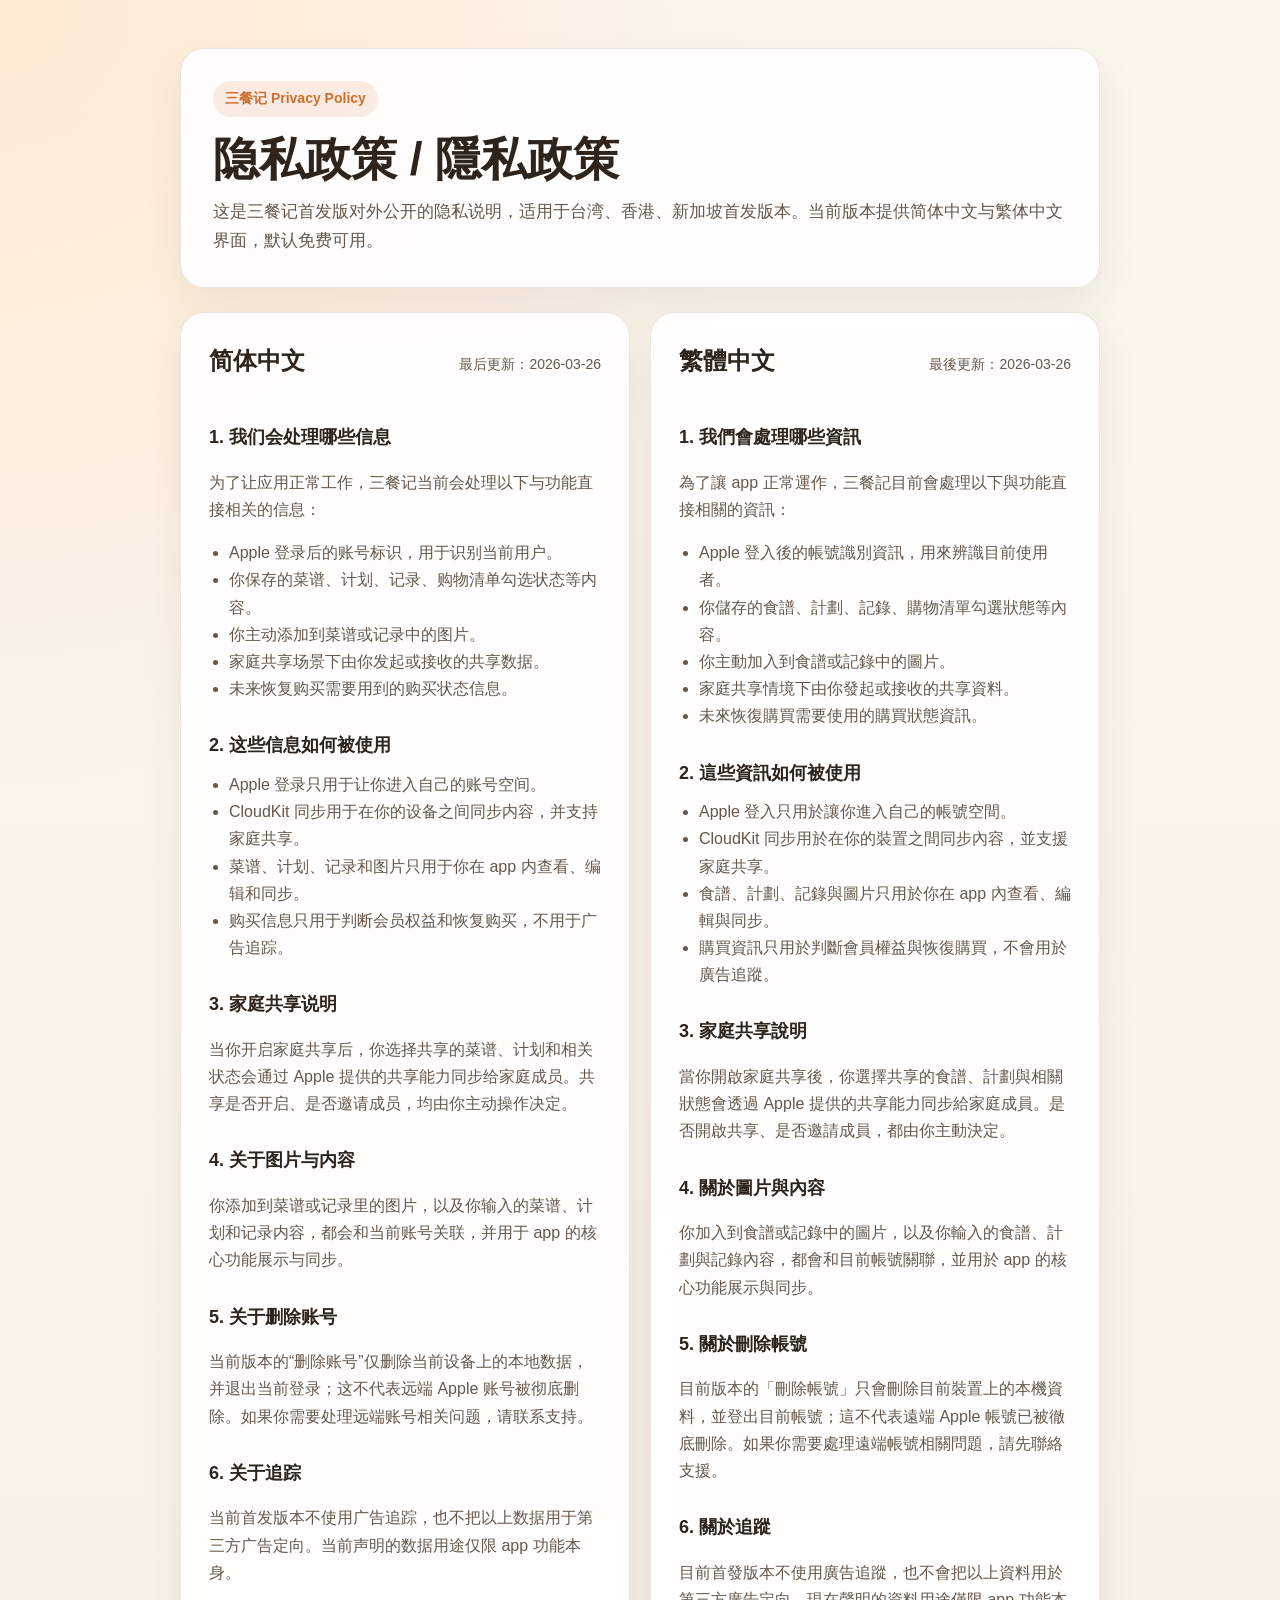
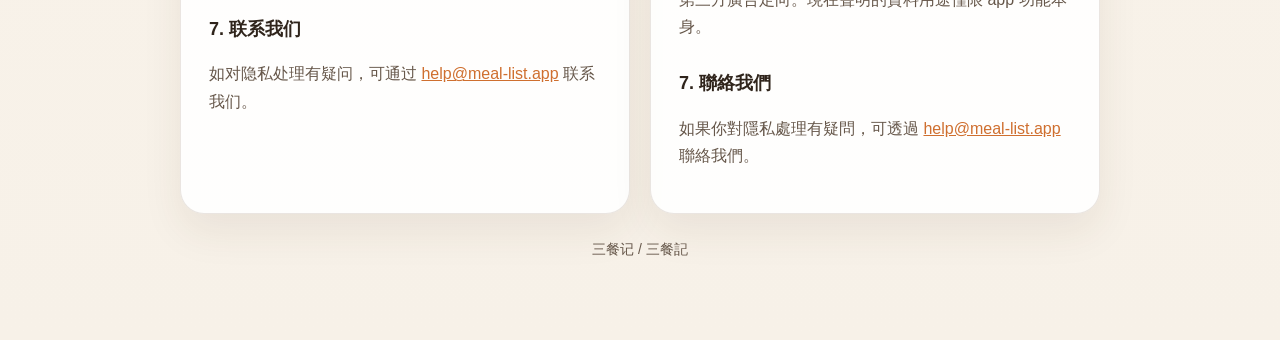
==== privacy/index.html @ 388b9f20 "Publish privacy and support pages" ====
<!DOCTYPE html>
<!--
  三餐记首发版隐私政策页。
  供 App Store Connect 的 Privacy Policy URL 使用。
-->
<html lang="zh-Hans">
  <head>
    <meta charset="UTF-8" />
    <meta name="viewport" content="width=device-width, initial-scale=1.0" />
    <title>三餐记 隐私政策</title>
    <meta
      name="description"
      content="三餐记首发版隐私政策，覆盖 Apple 登录、CloudKit 同步、菜谱与图片、家庭共享、购买恢复与联系渠道。"
    />
    <link rel="stylesheet" href="../styles.css" />
  </head>
  <body>
    <main class="page">
      <section class="hero">
        <div class="hero-tag">三餐记 Privacy Policy</div>
        <h1>隐私政策 / 隱私政策</h1>
        <p>
          这是三餐记首发版对外公开的隐私说明，适用于台湾、香港、新加坡首发版本。当前版本提供简体中文与繁体中文界面，默认免费可用。
        </p>
      </section>

      <section class="grid two-up">
        <article class="language-card">
          <div class="language-header">
            <h2>简体中文</h2>
            <span>最后更新：2026-03-26</span>
          </div>

          <h3>1. 我们会处理哪些信息</h3>
          <p>为了让应用正常工作，三餐记当前会处理以下与功能直接相关的信息：</p>
          <ul>
            <li>Apple 登录后的账号标识，用于识别当前用户。</li>
            <li>你保存的菜谱、计划、记录、购物清单勾选状态等内容。</li>
            <li>你主动添加到菜谱或记录中的图片。</li>
            <li>家庭共享场景下由你发起或接收的共享数据。</li>
            <li>未来恢复购买需要用到的购买状态信息。</li>
          </ul>

          <h3>2. 这些信息如何被使用</h3>
          <ul>
            <li>Apple 登录只用于让你进入自己的账号空间。</li>
            <li>CloudKit 同步用于在你的设备之间同步内容，并支持家庭共享。</li>
            <li>菜谱、计划、记录和图片只用于你在 app 内查看、编辑和同步。</li>
            <li>购买信息只用于判断会员权益和恢复购买，不用于广告追踪。</li>
          </ul>

          <h3>3. 家庭共享说明</h3>
          <p>
            当你开启家庭共享后，你选择共享的菜谱、计划和相关状态会通过 Apple 提供的共享能力同步给家庭成员。共享是否开启、是否邀请成员，均由你主动操作决定。
          </p>

          <h3>4. 关于图片与内容</h3>
          <p>
            你添加到菜谱或记录里的图片，以及你输入的菜谱、计划和记录内容，都会和当前账号关联，并用于 app 的核心功能展示与同步。
          </p>

          <h3>5. 关于删除账号</h3>
          <p>
            当前版本的“删除账号”仅删除当前设备上的本地数据，并退出当前登录；这不代表远端 Apple 账号被彻底删除。如果你需要处理远端账号相关问题，请联系支持。
          </p>

          <h3>6. 关于追踪</h3>
          <p>
            当前首发版本不使用广告追踪，也不把以上数据用于第三方广告定向。当前声明的数据用途仅限 app 功能本身。
          </p>

          <h3>7. 联系我们</h3>
          <p>
            如对隐私处理有疑问，可通过
            <a href="mailto:help@meal-list.app?subject=%E4%B8%89%E9%A4%90%E8%AE%B0%20%E9%9A%90%E7%A7%81%E5%92%A8%E8%AF%A2">help@meal-list.app</a>
            联系我们。
          </p>
        </article>

        <article class="language-card">
          <div class="language-header">
            <h2>繁體中文</h2>
            <span>最後更新：2026-03-26</span>
          </div>

          <h3>1. 我們會處理哪些資訊</h3>
          <p>為了讓 app 正常運作，三餐記目前會處理以下與功能直接相關的資訊：</p>
          <ul>
            <li>Apple 登入後的帳號識別資訊，用來辨識目前使用者。</li>
            <li>你儲存的食譜、計劃、記錄、購物清單勾選狀態等內容。</li>
            <li>你主動加入到食譜或記錄中的圖片。</li>
            <li>家庭共享情境下由你發起或接收的共享資料。</li>
            <li>未來恢復購買需要使用的購買狀態資訊。</li>
          </ul>

          <h3>2. 這些資訊如何被使用</h3>
          <ul>
            <li>Apple 登入只用於讓你進入自己的帳號空間。</li>
            <li>CloudKit 同步用於在你的裝置之間同步內容，並支援家庭共享。</li>
            <li>食譜、計劃、記錄與圖片只用於你在 app 內查看、編輯與同步。</li>
            <li>購買資訊只用於判斷會員權益與恢復購買，不會用於廣告追蹤。</li>
          </ul>

          <h3>3. 家庭共享說明</h3>
          <p>
            當你開啟家庭共享後，你選擇共享的食譜、計劃與相關狀態會透過 Apple 提供的共享能力同步給家庭成員。是否開啟共享、是否邀請成員，都由你主動決定。
          </p>

          <h3>4. 關於圖片與內容</h3>
          <p>
            你加入到食譜或記錄中的圖片，以及你輸入的食譜、計劃與記錄內容，都會和目前帳號關聯，並用於 app 的核心功能展示與同步。
          </p>

          <h3>5. 關於刪除帳號</h3>
          <p>
            目前版本的「刪除帳號」只會刪除目前裝置上的本機資料，並登出目前帳號；這不代表遠端 Apple 帳號已被徹底刪除。如果你需要處理遠端帳號相關問題，請先聯絡支援。
          </p>

          <h3>6. 關於追蹤</h3>
          <p>
            目前首發版本不使用廣告追蹤，也不會把以上資料用於第三方廣告定向。現在聲明的資料用途僅限 app 功能本身。
          </p>

          <h3>7. 聯絡我們</h3>
          <p>
            如果你對隱私處理有疑問，可透過
            <a href="mailto:help@meal-list.app?subject=%E4%B8%89%E9%A4%90%E8%A8%98%20%E9%9A%B1%E7%A7%81%E8%AB%AE%E8%A9%A2">help@meal-list.app</a>
            聯絡我們。
          </p>
        </article>
      </section>

      <p class="footer">三餐记 / 三餐記</p>
    </main>
  </body>
</html>
---- styles.css ----
/*
 * 首发期公开静态页公共样式。
 * 供隐私政策页与支持页共用，保持最小、稳定、易读。
 */

:root {
  --bg: #f7f1e8;
  --surface: rgba(255, 255, 255, 0.88);
  --surface-strong: #fffaf2;
  --text: #2f241b;
  --text-muted: #66574a;
  --accent: #cf6f2f;
  --border: rgba(108, 83, 60, 0.14);
  --shadow: 0 18px 40px rgba(71, 46, 27, 0.08);
  --max-width: 920px;
}

* {
  box-sizing: border-box;
}

body {
  margin: 0;
  font-family: "PingFang SC", "PingFang TC", "Noto Sans CJK SC", "Noto Sans CJK TC", sans-serif;
  background:
    radial-gradient(circle at top left, rgba(255, 233, 208, 0.92), transparent 34%),
    linear-gradient(180deg, #fbf5ec 0%, var(--bg) 100%);
  color: var(--text);
  line-height: 1.7;
}

a {
  color: var(--accent);
}

.page {
  width: min(calc(100% - 32px), var(--max-width));
  margin: 0 auto;
  padding: 48px 0 64px;
}

.hero,
.card,
.language-card {
  background: var(--surface);
  border: 1px solid var(--border);
  border-radius: 24px;
  box-shadow: var(--shadow);
}

.hero {
  padding: 32px;
  margin-bottom: 24px;
}

.hero-tag {
  display: inline-flex;
  align-items: center;
  padding: 6px 12px;
  border-radius: 999px;
  background: rgba(207, 111, 47, 0.12);
  color: var(--accent);
  font-size: 14px;
  font-weight: 600;
  margin-bottom: 16px;
}

.hero h1 {
  margin: 0 0 12px;
  font-size: clamp(32px, 5vw, 46px);
  line-height: 1.15;
}

.hero p {
  margin: 0;
  color: var(--text-muted);
  font-size: 17px;
}

.grid {
  display: grid;
  gap: 20px;
}

.two-up {
  grid-template-columns: repeat(auto-fit, minmax(280px, 1fr));
}

.card,
.language-card {
  padding: 28px;
}

.card h2,
.language-card h2 {
  margin-top: 0;
  margin-bottom: 12px;
  font-size: 24px;
}

.card h3,
.language-card h3 {
  margin: 28px 0 10px;
  font-size: 18px;
}

.card p,
.card li,
.language-card p,
.language-card li {
  color: var(--text-muted);
}

.card ul,
.language-card ul {
  margin: 0;
  padding-left: 20px;
}

.language-header {
  display: flex;
  justify-content: space-between;
  gap: 16px;
  align-items: baseline;
  margin-bottom: 12px;
}

.language-header span {
  color: var(--text-muted);
  font-size: 14px;
}

.footer {
  margin-top: 24px;
  text-align: center;
  color: var(--text-muted);
  font-size: 14px;
}

@media (max-width: 640px) {
  .page {
    width: min(calc(100% - 20px), var(--max-width));
    padding: 28px 0 40px;
  }

  .hero,
  .card,
  .language-card {
    border-radius: 20px;
  }

  .hero,
  .card,
  .language-card {
    padding: 22px;
  }

  .language-header {
    flex-direction: column;
    align-items: flex-start;
    gap: 6px;
  }
}
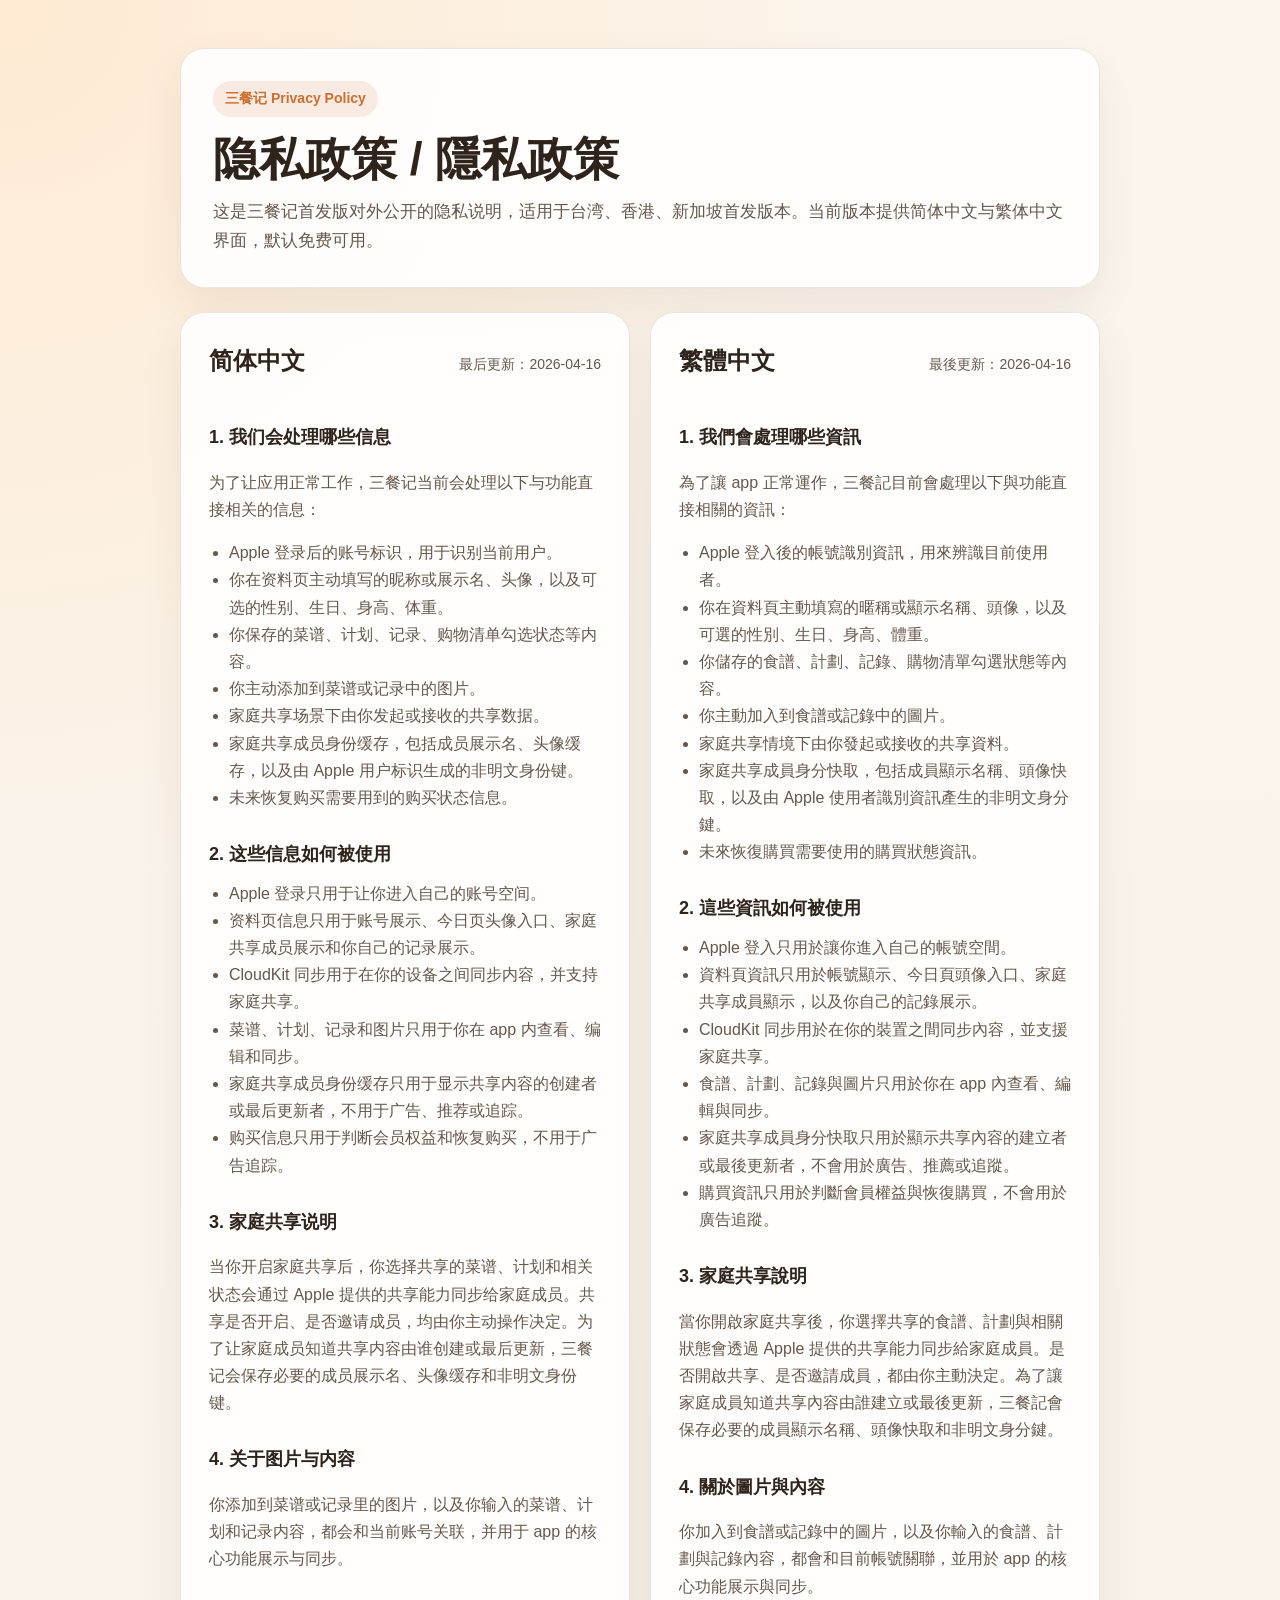
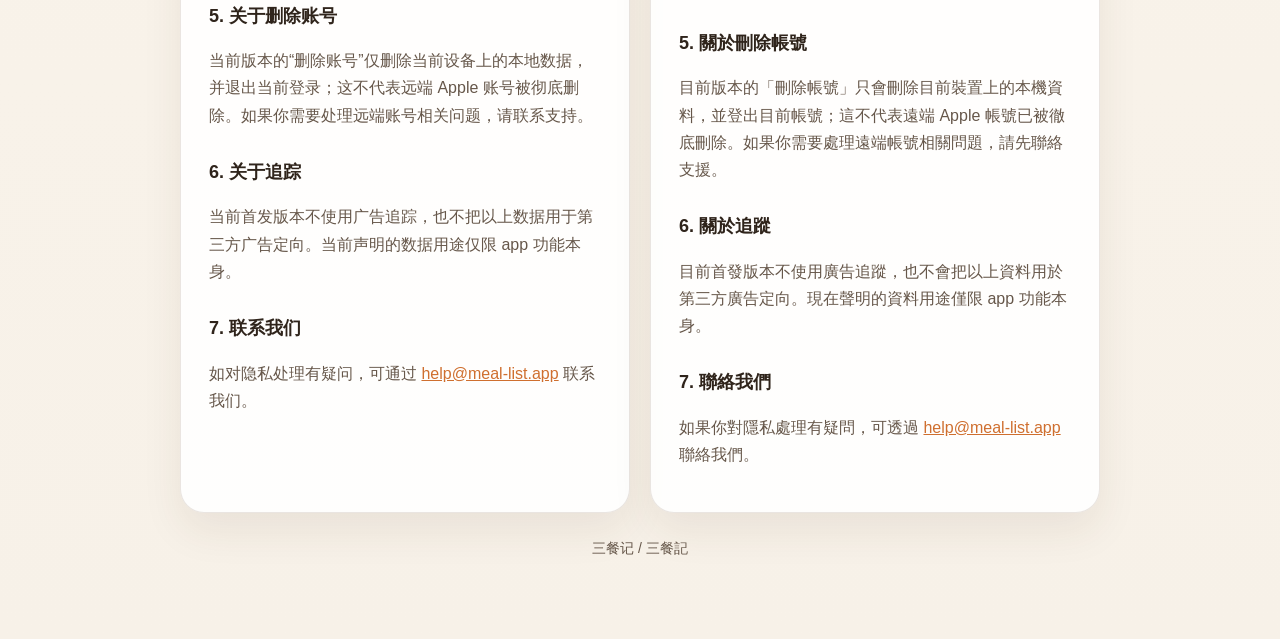
==== commit d2492780: "Update privacy policy for RC2 profile data" ====
--- a/privacy/index.html
+++ b/privacy/index.html
@@ -10,7 +10,7 @@
     <title>三餐记 隐私政策</title>
     <meta
       name="description"
-      content="三餐记首发版隐私政策，覆盖 Apple 登录、CloudKit 同步、菜谱与图片、家庭共享、购买恢复与联系渠道。"
+      content="三餐记首发版隐私政策，覆盖 Apple 登录、CloudKit 同步、资料页、菜谱与图片、家庭共享、购买恢复与联系渠道。"
     />
     <link rel="stylesheet" href="../styles.css" />
   </head>
@@ -28,30 +28,34 @@
         <article class="language-card">
           <div class="language-header">
             <h2>简体中文</h2>
-            <span>最后更新：2026-03-26</span>
+            <span>最后更新：2026-04-16</span>
           </div>
 
           <h3>1. 我们会处理哪些信息</h3>
           <p>为了让应用正常工作，三餐记当前会处理以下与功能直接相关的信息：</p>
           <ul>
             <li>Apple 登录后的账号标识，用于识别当前用户。</li>
+            <li>你在资料页主动填写的昵称或展示名、头像，以及可选的性别、生日、身高、体重。</li>
             <li>你保存的菜谱、计划、记录、购物清单勾选状态等内容。</li>
             <li>你主动添加到菜谱或记录中的图片。</li>
             <li>家庭共享场景下由你发起或接收的共享数据。</li>
+            <li>家庭共享成员身份缓存，包括成员展示名、头像缓存，以及由 Apple 用户标识生成的非明文身份键。</li>
             <li>未来恢复购买需要用到的购买状态信息。</li>
           </ul>
 
           <h3>2. 这些信息如何被使用</h3>
           <ul>
             <li>Apple 登录只用于让你进入自己的账号空间。</li>
+            <li>资料页信息只用于账号展示、今日页头像入口、家庭共享成员展示和你自己的记录展示。</li>
             <li>CloudKit 同步用于在你的设备之间同步内容，并支持家庭共享。</li>
             <li>菜谱、计划、记录和图片只用于你在 app 内查看、编辑和同步。</li>
+            <li>家庭共享成员身份缓存只用于显示共享内容的创建者或最后更新者，不用于广告、推荐或追踪。</li>
             <li>购买信息只用于判断会员权益和恢复购买，不用于广告追踪。</li>
           </ul>
 
           <h3>3. 家庭共享说明</h3>
           <p>
-            当你开启家庭共享后，你选择共享的菜谱、计划和相关状态会通过 Apple 提供的共享能力同步给家庭成员。共享是否开启、是否邀请成员，均由你主动操作决定。
+            当你开启家庭共享后，你选择共享的菜谱、计划和相关状态会通过 Apple 提供的共享能力同步给家庭成员。共享是否开启、是否邀请成员，均由你主动操作决定。为了让家庭成员知道共享内容由谁创建或最后更新，三餐记会保存必要的成员展示名、头像缓存和非明文身份键。
           </p>
 
           <h3>4. 关于图片与内容</h3>
@@ -80,30 +84,34 @@
         <article class="language-card">
           <div class="language-header">
             <h2>繁體中文</h2>
-            <span>最後更新：2026-03-26</span>
+            <span>最後更新：2026-04-16</span>
           </div>
 
           <h3>1. 我們會處理哪些資訊</h3>
           <p>為了讓 app 正常運作，三餐記目前會處理以下與功能直接相關的資訊：</p>
           <ul>
             <li>Apple 登入後的帳號識別資訊，用來辨識目前使用者。</li>
+            <li>你在資料頁主動填寫的暱稱或顯示名稱、頭像，以及可選的性別、生日、身高、體重。</li>
             <li>你儲存的食譜、計劃、記錄、購物清單勾選狀態等內容。</li>
             <li>你主動加入到食譜或記錄中的圖片。</li>
             <li>家庭共享情境下由你發起或接收的共享資料。</li>
+            <li>家庭共享成員身分快取，包括成員顯示名稱、頭像快取，以及由 Apple 使用者識別資訊產生的非明文身分鍵。</li>
             <li>未來恢復購買需要使用的購買狀態資訊。</li>
           </ul>
 
           <h3>2. 這些資訊如何被使用</h3>
           <ul>
             <li>Apple 登入只用於讓你進入自己的帳號空間。</li>
+            <li>資料頁資訊只用於帳號顯示、今日頁頭像入口、家庭共享成員顯示，以及你自己的記錄展示。</li>
             <li>CloudKit 同步用於在你的裝置之間同步內容，並支援家庭共享。</li>
             <li>食譜、計劃、記錄與圖片只用於你在 app 內查看、編輯與同步。</li>
+            <li>家庭共享成員身分快取只用於顯示共享內容的建立者或最後更新者，不會用於廣告、推薦或追蹤。</li>
             <li>購買資訊只用於判斷會員權益與恢復購買，不會用於廣告追蹤。</li>
           </ul>
 
           <h3>3. 家庭共享說明</h3>
           <p>
-            當你開啟家庭共享後，你選擇共享的食譜、計劃與相關狀態會透過 Apple 提供的共享能力同步給家庭成員。是否開啟共享、是否邀請成員，都由你主動決定。
+            當你開啟家庭共享後，你選擇共享的食譜、計劃與相關狀態會透過 Apple 提供的共享能力同步給家庭成員。是否開啟共享、是否邀請成員，都由你主動決定。為了讓家庭成員知道共享內容由誰建立或最後更新，三餐記會保存必要的成員顯示名稱、頭像快取和非明文身分鍵。
           </p>
 
           <h3>4. 關於圖片與內容</h3>
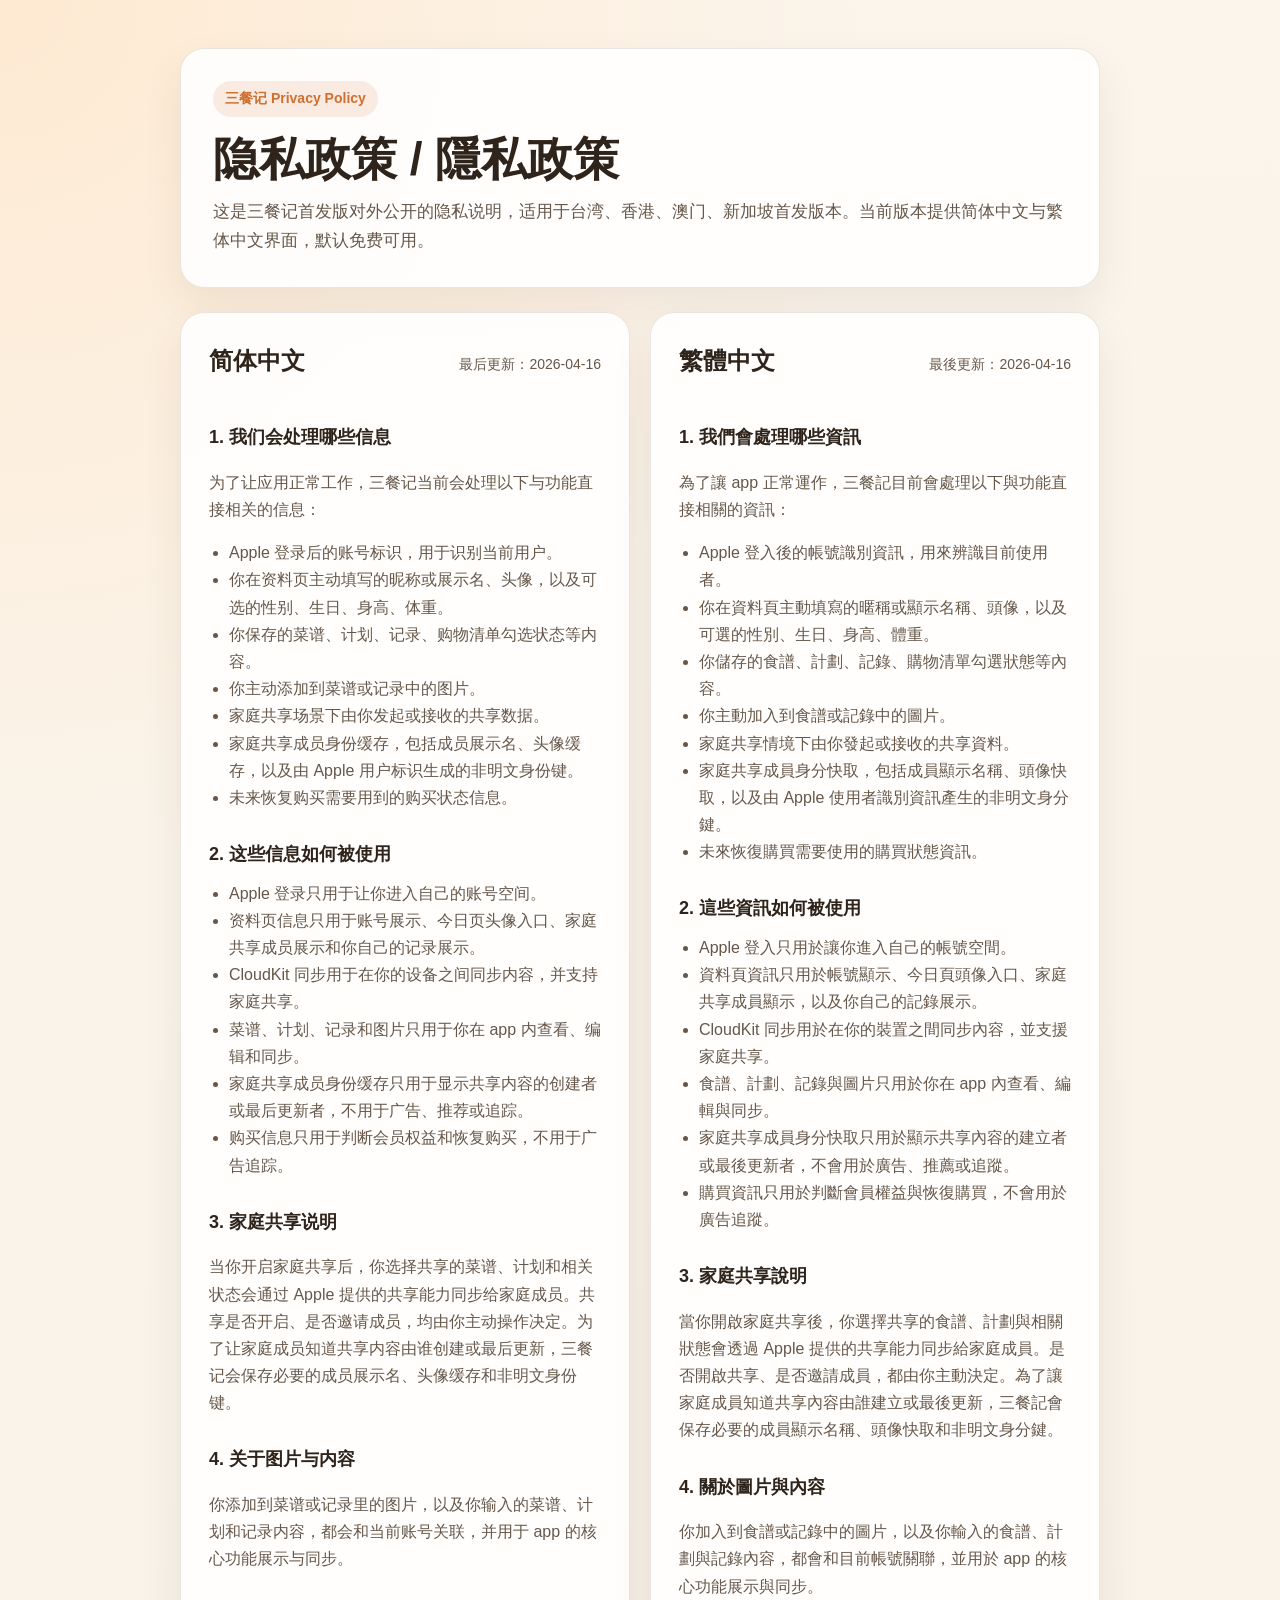
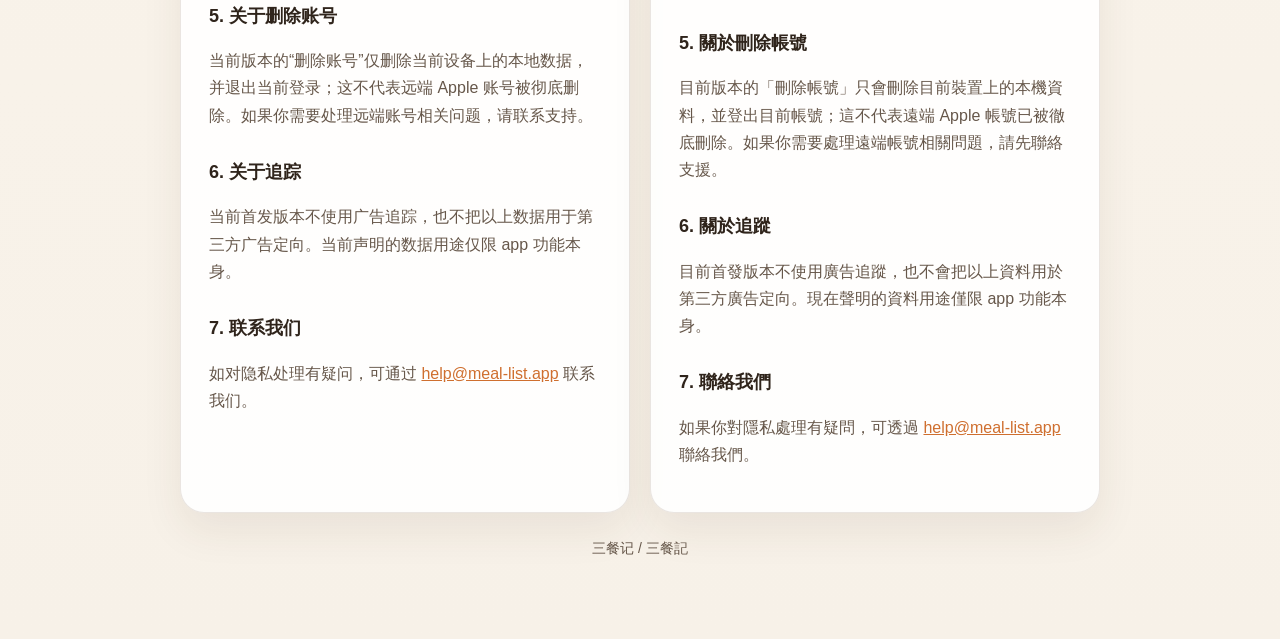
==== commit 81e8c068: "Update launch privacy market scope" ====
--- a/privacy/index.html
+++ b/privacy/index.html
@@ -20,7 +20,7 @@
         <div class="hero-tag">三餐记 Privacy Policy</div>
         <h1>隐私政策 / 隱私政策</h1>
         <p>
-          这是三餐记首发版对外公开的隐私说明，适用于台湾、香港、新加坡首发版本。当前版本提供简体中文与繁体中文界面，默认免费可用。
+          这是三餐记首发版对外公开的隐私说明，适用于台湾、香港、澳门、新加坡首发版本。当前版本提供简体中文与繁体中文界面，默认免费可用。
         </p>
       </section>
 
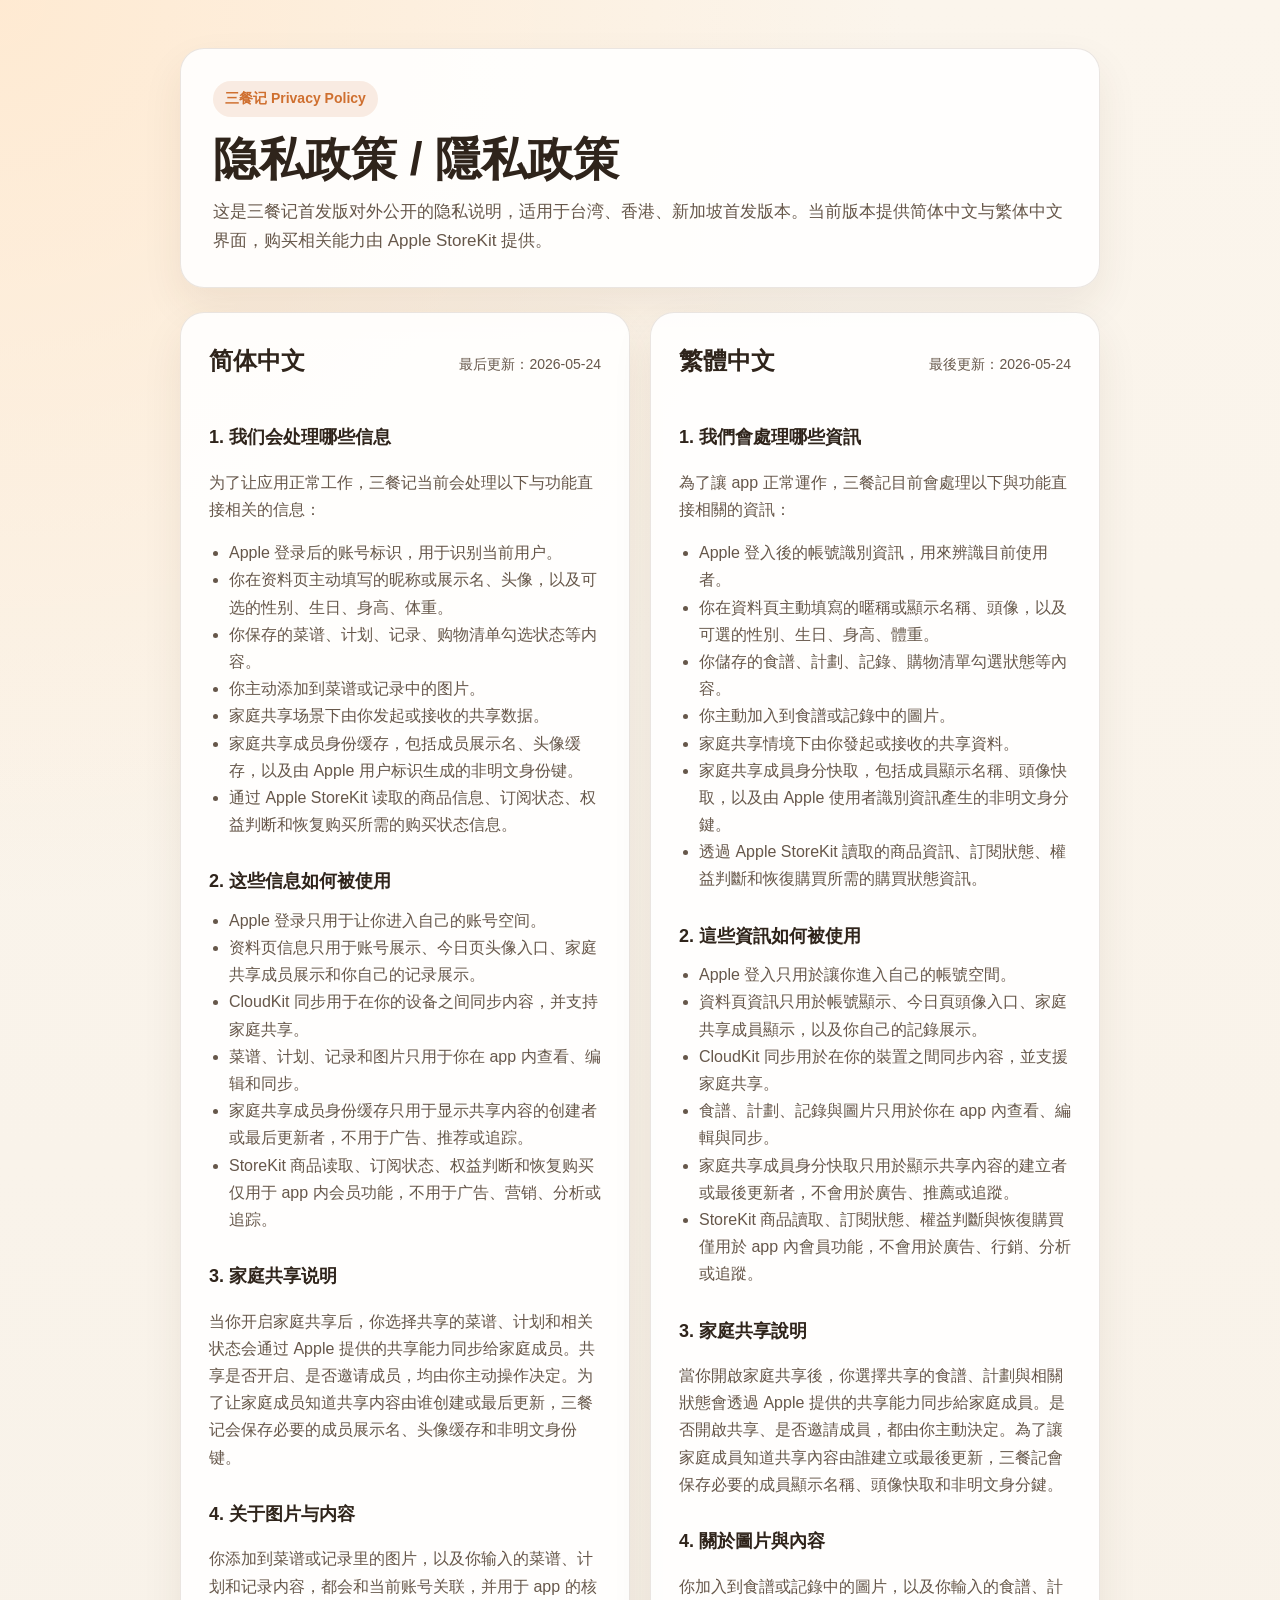
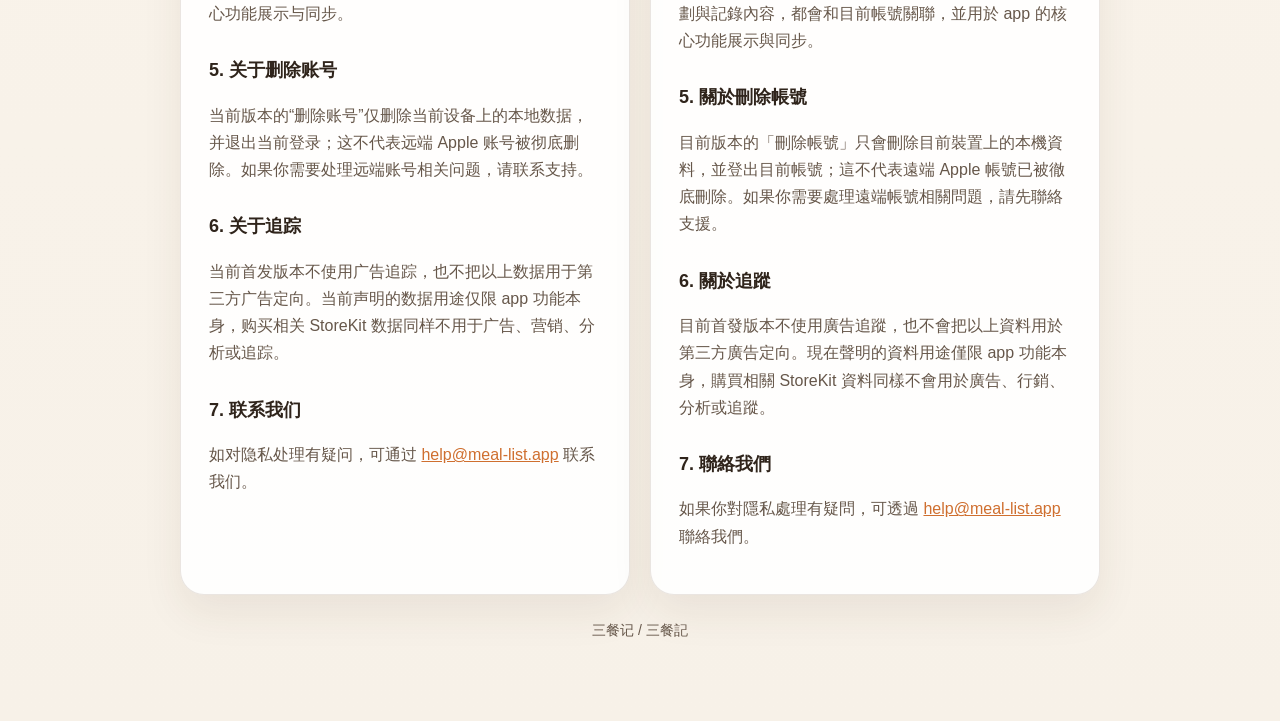
==== commit 5f80024c: "Update privacy policy for subscription disclosure" ====
--- a/privacy/index.html
+++ b/privacy/index.html
@@ -10,7 +10,7 @@
     <title>三餐记 隐私政策</title>
     <meta
       name="description"
-      content="三餐记首发版隐私政策，覆盖 Apple 登录、CloudKit 同步、资料页、菜谱与图片、家庭共享、购买恢复与联系渠道。"
+      content="三餐记首发版隐私政策，覆盖 Apple 登录、CloudKit 同步、资料页、菜谱与图片、家庭共享、StoreKit 商品读取、订阅状态、权益判断、恢复购买与联系渠道。"
     />
     <link rel="stylesheet" href="../styles.css" />
   </head>
@@ -20,7 +20,7 @@
         <div class="hero-tag">三餐记 Privacy Policy</div>
         <h1>隐私政策 / 隱私政策</h1>
         <p>
-          这是三餐记首发版对外公开的隐私说明，适用于台湾、香港、澳门、新加坡首发版本。当前版本提供简体中文与繁体中文界面，默认免费可用。
+          这是三餐记首发版对外公开的隐私说明，适用于台湾、香港、新加坡首发版本。当前版本提供简体中文与繁体中文界面，购买相关能力由 Apple StoreKit 提供。
         </p>
       </section>
 
@@ -28,7 +28,7 @@
         <article class="language-card">
           <div class="language-header">
             <h2>简体中文</h2>
-            <span>最后更新：2026-04-16</span>
+            <span>最后更新：2026-05-24</span>
           </div>
 
           <h3>1. 我们会处理哪些信息</h3>
@@ -40,7 +40,7 @@
             <li>你主动添加到菜谱或记录中的图片。</li>
             <li>家庭共享场景下由你发起或接收的共享数据。</li>
             <li>家庭共享成员身份缓存，包括成员展示名、头像缓存，以及由 Apple 用户标识生成的非明文身份键。</li>
-            <li>未来恢复购买需要用到的购买状态信息。</li>
+            <li>通过 Apple StoreKit 读取的商品信息、订阅状态、权益判断和恢复购买所需的购买状态信息。</li>
           </ul>
 
           <h3>2. 这些信息如何被使用</h3>
@@ -50,7 +50,7 @@
             <li>CloudKit 同步用于在你的设备之间同步内容，并支持家庭共享。</li>
             <li>菜谱、计划、记录和图片只用于你在 app 内查看、编辑和同步。</li>
             <li>家庭共享成员身份缓存只用于显示共享内容的创建者或最后更新者，不用于广告、推荐或追踪。</li>
-            <li>购买信息只用于判断会员权益和恢复购买，不用于广告追踪。</li>
+            <li>StoreKit 商品读取、订阅状态、权益判断和恢复购买仅用于 app 内会员功能，不用于广告、营销、分析或追踪。</li>
           </ul>
 
           <h3>3. 家庭共享说明</h3>
@@ -70,7 +70,7 @@
 
           <h3>6. 关于追踪</h3>
           <p>
-            当前首发版本不使用广告追踪，也不把以上数据用于第三方广告定向。当前声明的数据用途仅限 app 功能本身。
+            当前首发版本不使用广告追踪，也不把以上数据用于第三方广告定向。当前声明的数据用途仅限 app 功能本身，购买相关 StoreKit 数据同样不用于广告、营销、分析或追踪。
           </p>
 
           <h3>7. 联系我们</h3>
@@ -84,7 +84,7 @@
         <article class="language-card">
           <div class="language-header">
             <h2>繁體中文</h2>
-            <span>最後更新：2026-04-16</span>
+            <span>最後更新：2026-05-24</span>
           </div>
 
           <h3>1. 我們會處理哪些資訊</h3>
@@ -96,7 +96,7 @@
             <li>你主動加入到食譜或記錄中的圖片。</li>
             <li>家庭共享情境下由你發起或接收的共享資料。</li>
             <li>家庭共享成員身分快取，包括成員顯示名稱、頭像快取，以及由 Apple 使用者識別資訊產生的非明文身分鍵。</li>
-            <li>未來恢復購買需要使用的購買狀態資訊。</li>
+            <li>透過 Apple StoreKit 讀取的商品資訊、訂閱狀態、權益判斷和恢復購買所需的購買狀態資訊。</li>
           </ul>
 
           <h3>2. 這些資訊如何被使用</h3>
@@ -106,7 +106,7 @@
             <li>CloudKit 同步用於在你的裝置之間同步內容，並支援家庭共享。</li>
             <li>食譜、計劃、記錄與圖片只用於你在 app 內查看、編輯與同步。</li>
             <li>家庭共享成員身分快取只用於顯示共享內容的建立者或最後更新者，不會用於廣告、推薦或追蹤。</li>
-            <li>購買資訊只用於判斷會員權益與恢復購買，不會用於廣告追蹤。</li>
+            <li>StoreKit 商品讀取、訂閱狀態、權益判斷與恢復購買僅用於 app 內會員功能，不會用於廣告、行銷、分析或追蹤。</li>
           </ul>
 
           <h3>3. 家庭共享說明</h3>
@@ -126,7 +126,7 @@
 
           <h3>6. 關於追蹤</h3>
           <p>
-            目前首發版本不使用廣告追蹤，也不會把以上資料用於第三方廣告定向。現在聲明的資料用途僅限 app 功能本身。
+            目前首發版本不使用廣告追蹤，也不會把以上資料用於第三方廣告定向。現在聲明的資料用途僅限 app 功能本身，購買相關 StoreKit 資料同樣不會用於廣告、行銷、分析或追蹤。
           </p>
 
           <h3>7. 聯絡我們</h3>
